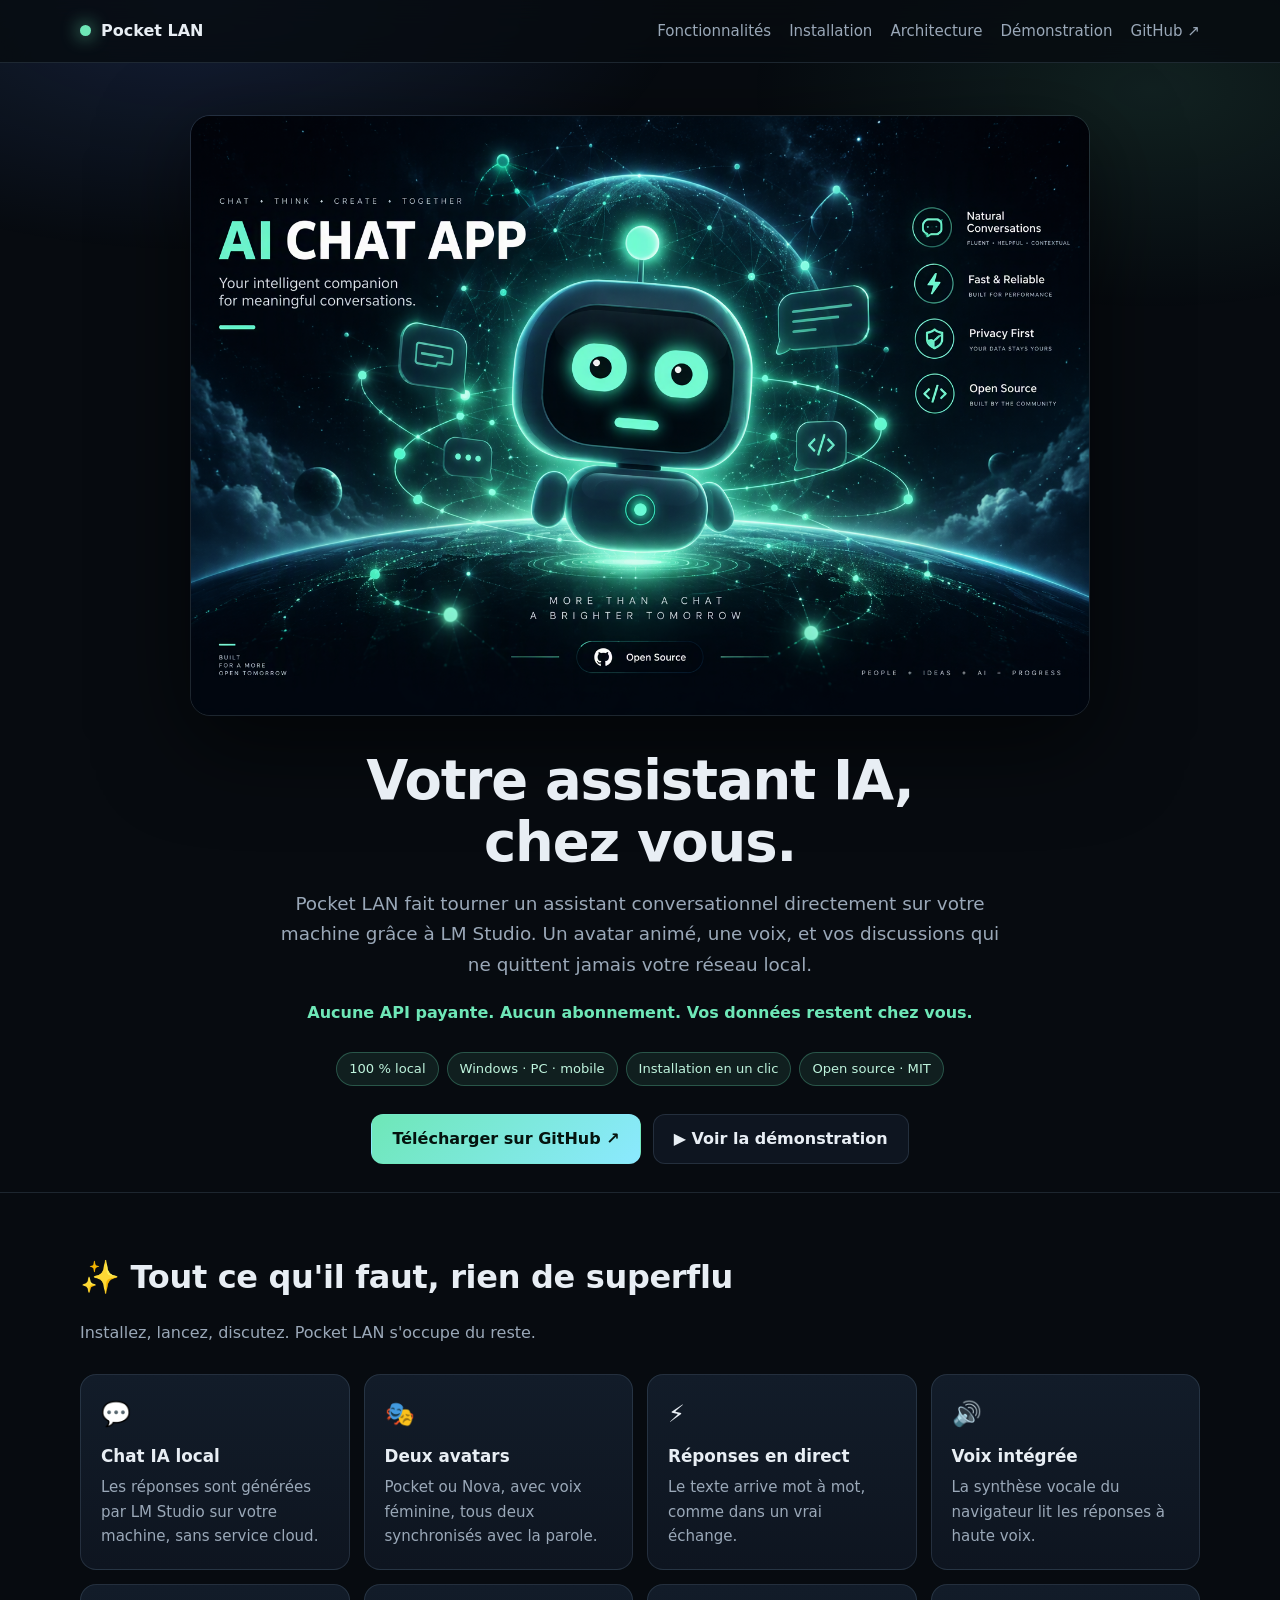
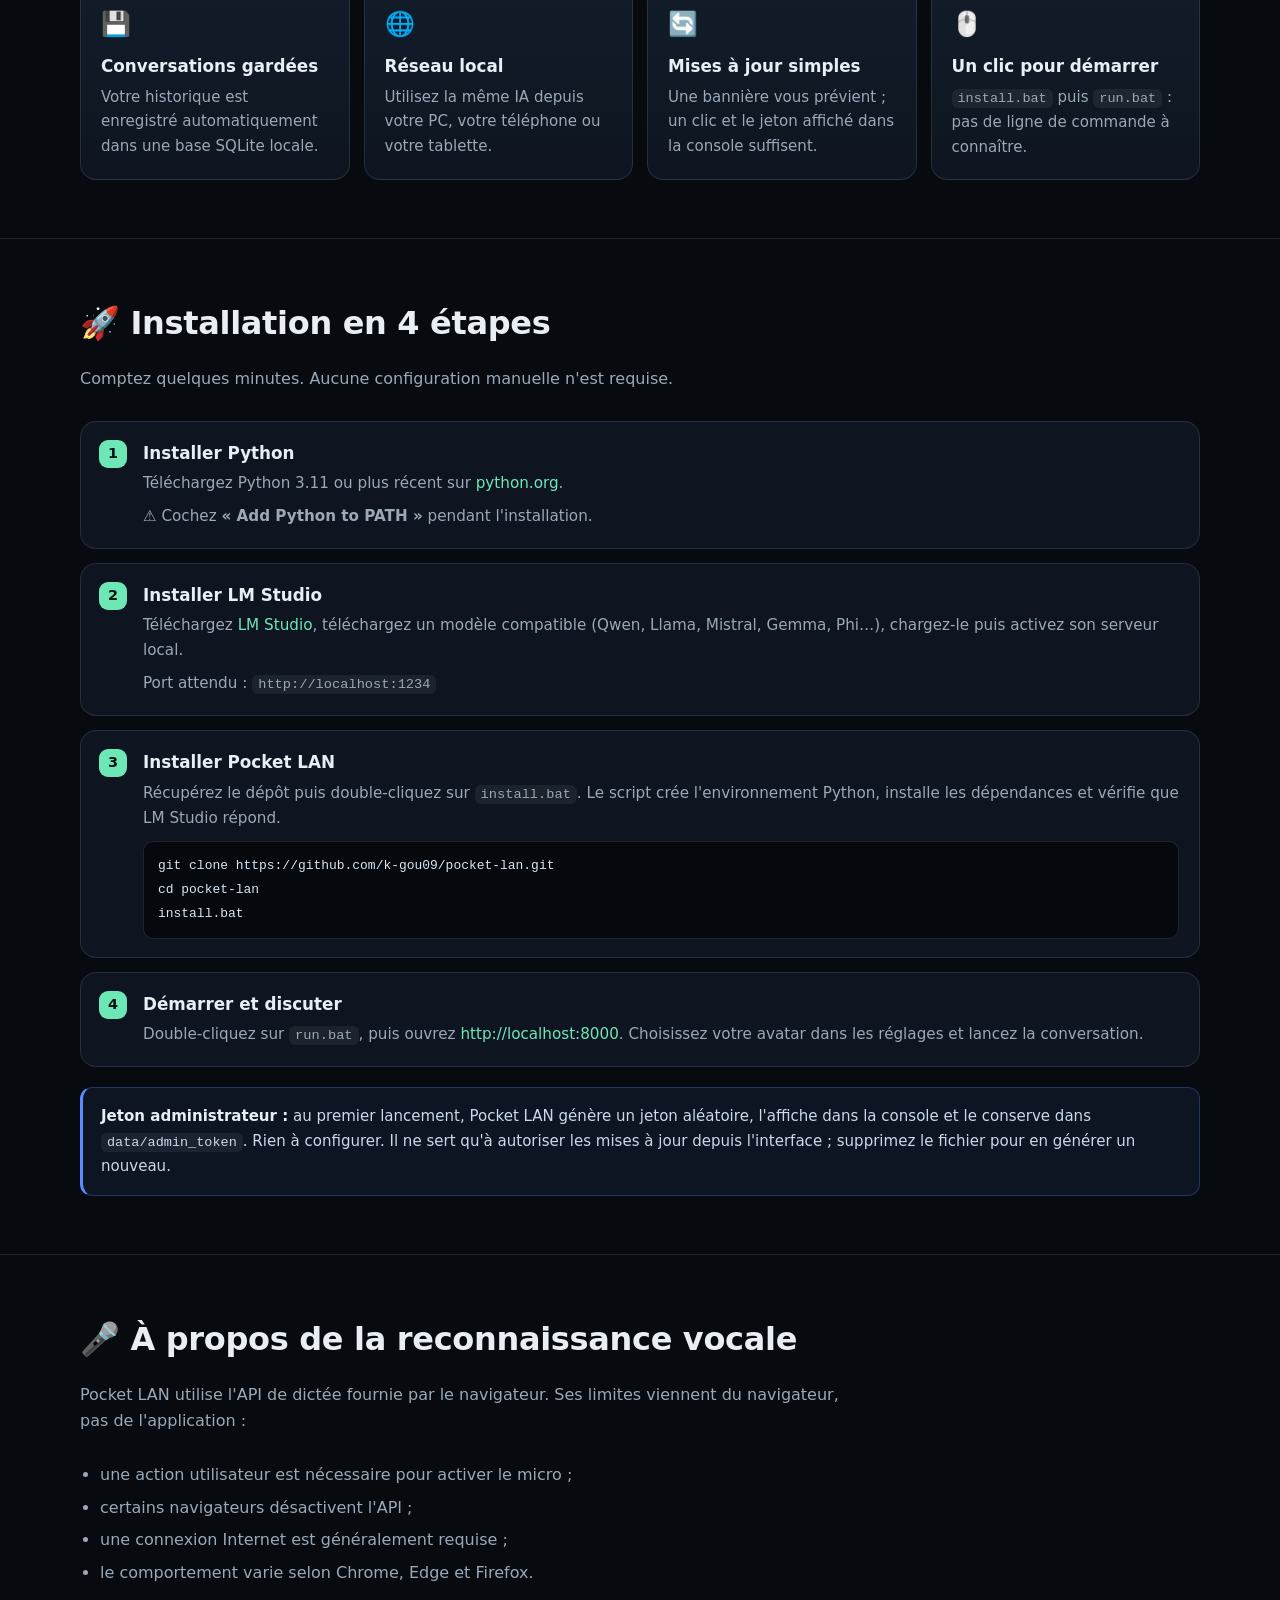
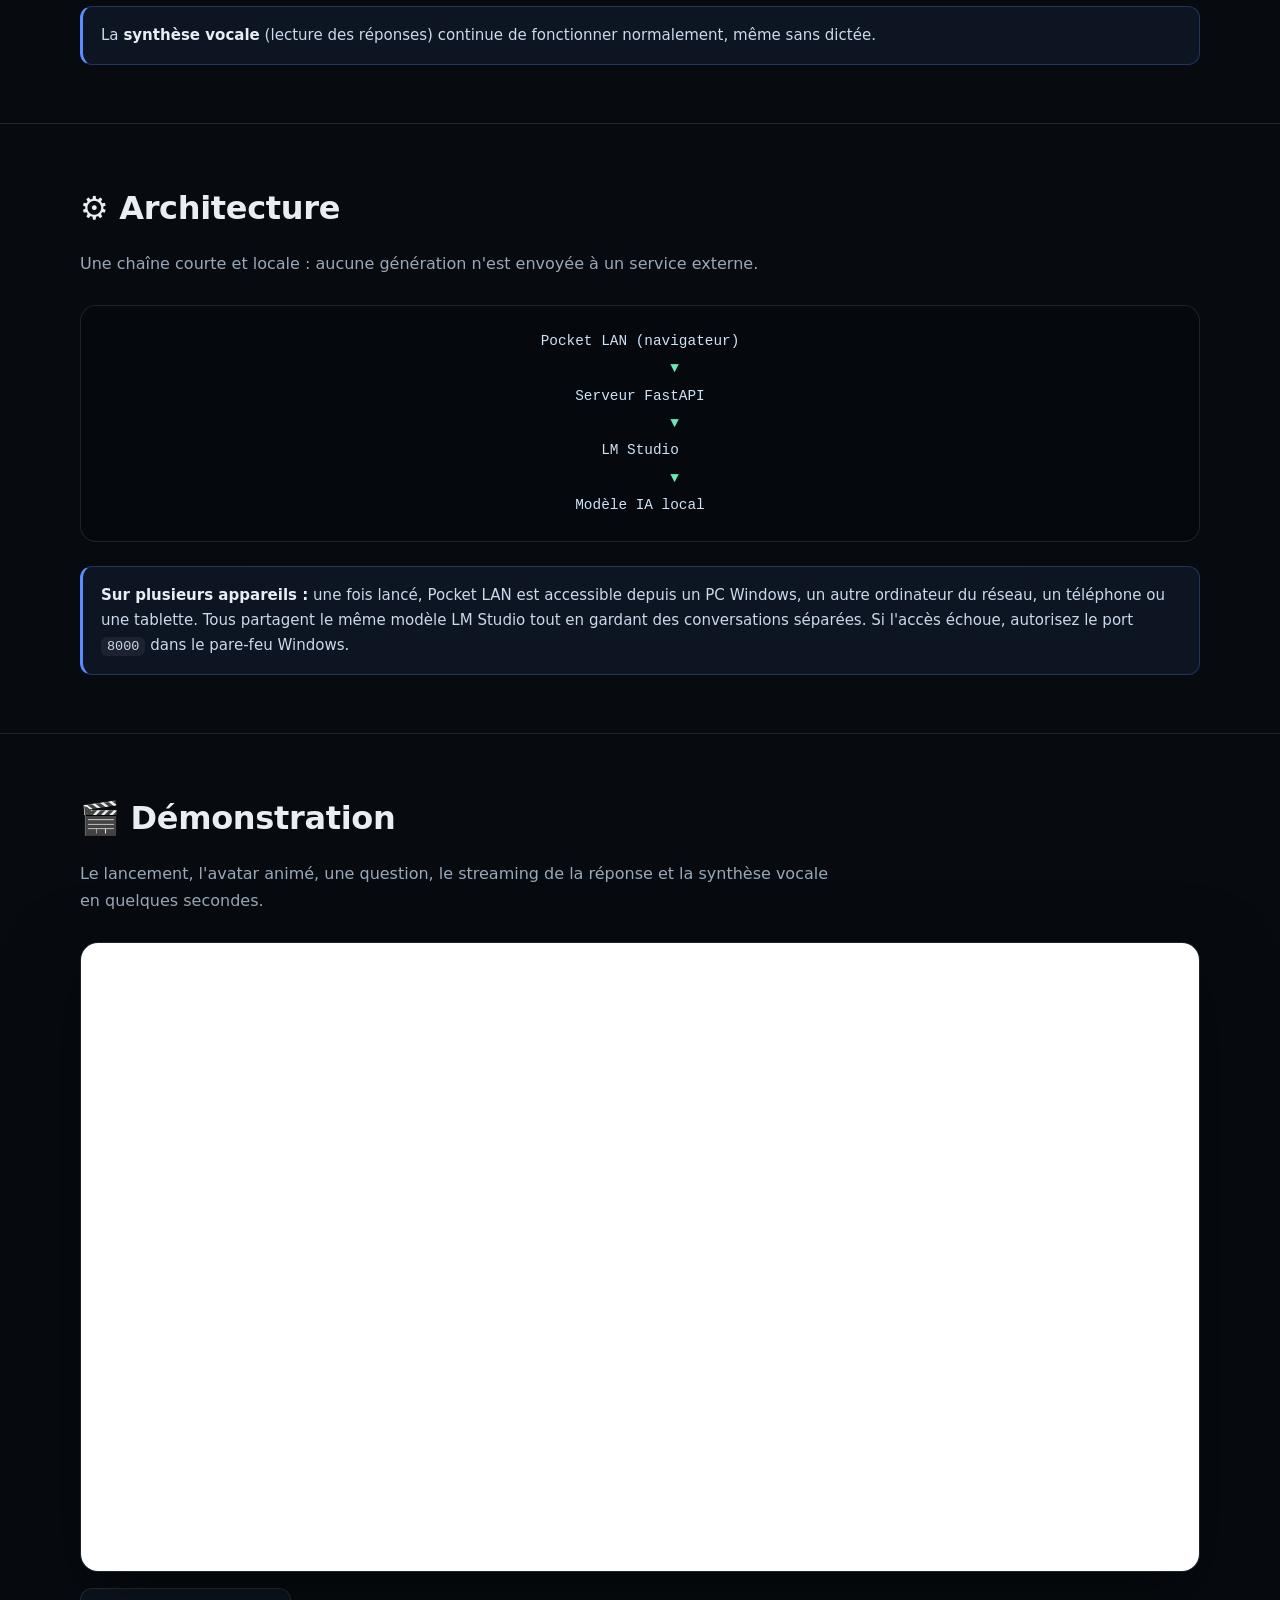
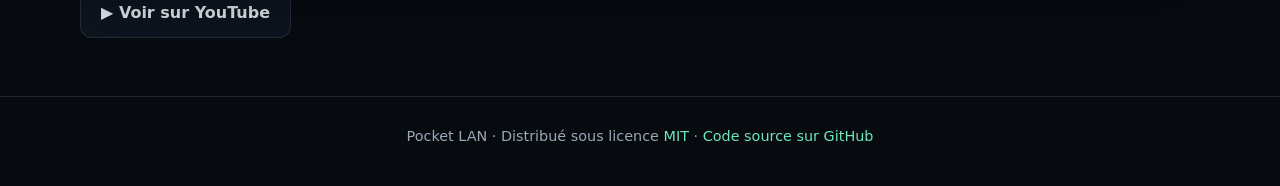
==== docs/index.html @ 1da95dc6 "Page GitHub Pages: landing page avec pre.png" ====
<!doctype html>
<html lang="fr">
<head>
  <meta charset="utf-8" />
  <meta name="viewport" content="width=device-width, initial-scale=1" />
  <meta name="color-scheme" content="dark" />
  <meta name="description" content="Pocket LAN : assistant IA local propulsé par LM Studio, avec avatar animé, synthèse vocale et conversations privées sur votre réseau local. Aucune API payante." />
  <title>Pocket LAN — assistant IA local</title>
  <link rel="icon" href="data:image/svg+xml,%3Csvg xmlns='http://www.w3.org/2000/svg' viewBox='0 0 64 64'%3E%3Crect width='64' height='64' rx='16' fill='%23070b10'/%3E%3Ccircle cx='32' cy='32' r='18' fill='none' stroke='%236ee7b7' stroke-width='4'/%3E%3Ccircle cx='32' cy='32' r='6' fill='%235b8cff'/%3E%3C/svg%3E" />
  <style>
    :root {
      --bg: #070b10;
      --panel: #0e1520;
      --panel-2: #121c29;
      --line: rgba(150, 180, 210, 0.16);
      --text: #e8eef4;
      --muted: #9aa8b8;
      --mint: #6ee7b7;
      --blue: #5b8cff;
    }

    * { box-sizing: border-box; }

    html { scroll-behavior: smooth; }

    body {
      margin: 0;
      background: var(--bg);
      color: var(--text);
      font-family: system-ui, -apple-system, "Segoe UI", Roboto, Helvetica, Arial, sans-serif;
      line-height: 1.65;
      -webkit-font-smoothing: antialiased;
    }

    body::before {
      content: "";
      position: fixed;
      inset: 0;
      z-index: -1;
      pointer-events: none;
      background:
        radial-gradient(55% 40% at 15% 0%, rgba(91, 140, 255, 0.16), transparent 70%),
        radial-gradient(45% 35% at 90% 10%, rgba(110, 231, 183, 0.10), transparent 70%);
    }

    a { color: var(--mint); text-decoration: none; }
    a:hover { text-decoration: underline; }

    .wrap { width: min(1120px, calc(100% - 32px)); margin: 0 auto; }

    header {
      position: sticky;
      top: 0;
      z-index: 10;
      background: rgba(7, 11, 16, 0.82);
      backdrop-filter: blur(14px);
      border-bottom: 1px solid var(--line);
    }

    nav {
      display: flex;
      align-items: center;
      gap: 22px;
      min-height: 62px;
      flex-wrap: wrap;
    }

    .brand { display: flex; align-items: center; gap: 10px; font-weight: 750; color: var(--text); }
    .brand:hover { text-decoration: none; }
    .brand-dot {
      width: 11px; height: 11px; border-radius: 50%;
      background: var(--mint); box-shadow: 0 0 18px var(--mint);
    }
    nav .links { display: flex; gap: 18px; flex-wrap: wrap; margin-left: auto; }
    nav .links a { color: var(--muted); font-size: 0.94rem; }
    nav .links a:hover { color: var(--text); text-decoration: none; }

    .hero { text-align: center; padding: 52px 0 28px; }
    .hero img {
      display: block;
      width: min(100%, 900px);
      margin: 0 auto 34px;
      border: 1px solid var(--line);
      border-radius: 20px;
      box-shadow: 0 28px 90px rgba(0, 0, 0, 0.6);
    }
    h1 { font-size: clamp(2rem, 5vw, 3.4rem); line-height: 1.15; margin: 0 0 14px; letter-spacing: -0.02em; }
    .lead { max-width: 720px; margin: 0 auto 20px; color: var(--muted); font-size: clamp(1rem, 2vw, 1.15rem); }
    .promise { color: var(--mint); font-weight: 650; margin-bottom: 26px; }

    .badges { display: flex; justify-content: center; flex-wrap: wrap; gap: 8px; margin-bottom: 28px; }
    .badge {
      padding: 5px 12px; border-radius: 999px;
      background: rgba(110, 231, 183, 0.09);
      border: 1px solid rgba(110, 231, 183, 0.28);
      color: #bff4dd; font-size: 0.82rem;
    }

    .cta { display: flex; justify-content: center; flex-wrap: wrap; gap: 12px; }
    .btn {
      display: inline-flex; align-items: center; gap: 8px;
      padding: 11px 20px; border-radius: 12px;
      border: 1px solid var(--line); font-weight: 650;
      transition: transform 0.15s ease, border-color 0.15s ease, background 0.15s ease;
    }
    .btn:hover { text-decoration: none; transform: translateY(-2px); }
    .btn.primary {
      color: #04130e; border-color: transparent;
      background: linear-gradient(135deg, var(--mint), #8be9ff);
    }
    .btn.ghost { color: var(--text); background: var(--panel); }

    section { padding: 58px 0; }
    section + section { border-top: 1px solid var(--line); }
    h2 { font-size: clamp(1.5rem, 3vw, 2rem); margin: 0 0 10px; letter-spacing: -0.01em; }
    .sub { color: var(--muted); max-width: 760px; margin-bottom: 28px; }

    .grid { display: grid; grid-template-columns: repeat(auto-fit, minmax(250px, 1fr)); gap: 14px; }
    .card {
      background: linear-gradient(180deg, var(--panel-2), var(--panel));
      border: 1px solid var(--line); border-radius: 16px; padding: 20px;
    }
    .card .icon { font-size: 1.5rem; }
    .card h3 { margin: 8px 0 4px; font-size: 1.05rem; }
    .card p { margin: 0; color: var(--muted); font-size: 0.94rem; }

    .steps { display: grid; gap: 14px; counter-reset: step; }
    .step {
      position: relative; display: flex; gap: 16px;
      background: var(--panel); border: 1px solid var(--line);
      border-radius: 16px; padding: 18px 20px 18px 62px;
    }
    .step::before {
      counter-increment: step; content: counter(step);
      position: absolute; left: 18px; top: 18px;
      width: 28px; height: 28px; border-radius: 9px;
      display: grid; place-items: center; font-weight: 750; font-size: 0.9rem;
      color: #04130e; background: var(--mint);
    }
    .step h3 { margin: 0 0 4px; font-size: 1.05rem; }
    .step p { margin: 0 0 8px; color: var(--muted); font-size: 0.95rem; }
    .step p:last-child { margin-bottom: 0; }
    code, pre { font-family: ui-monospace, SFMono-Regular, Consolas, monospace; }
    code { background: rgba(255, 255, 255, 0.06); padding: 2px 6px; border-radius: 6px; font-size: 0.9em; }
    pre {
      margin: 10px 0 0; padding: 12px 14px; overflow-x: auto;
      background: #05080c; border: 1px solid var(--line); border-radius: 10px;
      color: #d7e6f5; font-size: 0.9rem;
    }
    pre code { background: none; padding: 0; }

    .note {
      margin-top: 20px; padding: 16px 18px;
      background: rgba(91, 140, 255, 0.08);
      border: 1px solid rgba(91, 140, 255, 0.28);
      border-left: 3px solid var(--blue);
      border-radius: 12px; color: #cbd9ea; font-size: 0.94rem;
    }
    .note strong { color: var(--text); }

    ul.clean { margin: 0; padding-left: 20px; color: var(--muted); }
    ul.clean li + li { margin-top: 6px; }

    .diagram {
      margin: 0; padding: 22px; text-align: center;
      background: #05080c; border: 1px solid var(--line); border-radius: 16px;
      color: #cfe3f7; line-height: 1.9;
    }
    .diagram span { color: var(--mint); }

    .video {
      position: relative; aspect-ratio: 16 / 9;
      border: 1px solid var(--line); border-radius: 18px; overflow: hidden;
      background: #05080c; box-shadow: 0 22px 70px rgba(0, 0, 0, 0.5);
    }
    .video iframe { position: absolute; inset: 0; width: 100%; height: 100%; border: 0; }
    .video-link { display: inline-block; margin-top: 16px; }

    footer { border-top: 1px solid var(--line); padding: 28px 0 40px; text-align: center; color: var(--muted); font-size: 0.9rem; }

    @media (max-width: 640px) {
      nav .links { width: 100%; margin-left: 0; gap: 12px; }
      .hero { padding-top: 32px; }
      .step { padding: 16px 16px 16px 52px; }
      .step::before { left: 14px; top: 16px; }
    }
  </style>
</head>
<body>
  <header>
    <nav class="wrap" aria-label="Navigation principale">
      <a class="brand" href="#top"><span class="brand-dot" aria-hidden="true"></span> Pocket LAN</a>
      <div class="links">
        <a href="#fonctionnalites">Fonctionnalités</a>
        <a href="#installation">Installation</a>
        <a href="#architecture">Architecture</a>
        <a href="#demo">Démonstration</a>
        <a href="https://github.com/k-gou09/pocket-lan">GitHub ↗</a>
      </div>
    </nav>
  </header>

  <main id="top">
    <section class="hero wrap">
      <img src="pre.png" alt="Interface de Pocket LAN : avatar animé à gauche, conversation à droite" width="900" />
      <h1>Votre assistant IA,<br />chez vous.</h1>
      <p class="lead">Pocket LAN fait tourner un assistant conversationnel directement sur votre machine grâce à LM Studio. Un avatar animé, une voix, et vos discussions qui ne quittent jamais votre réseau local.</p>
      <p class="promise">Aucune API payante. Aucun abonnement. Vos données restent chez vous.</p>
      <div class="badges">
        <span class="badge">100 % local</span>
        <span class="badge">Windows · PC · mobile</span>
        <span class="badge">Installation en un clic</span>
        <span class="badge">Open source · MIT</span>
      </div>
      <div class="cta">
        <a class="btn primary" href="https://github.com/k-gou09/pocket-lan">Télécharger sur GitHub ↗</a>
        <a class="btn ghost" href="#demo">▶️ Voir la démonstration</a>
      </div>
    </section>

    <section id="fonctionnalites">
      <div class="wrap">
        <h2>✨ Tout ce qu'il faut, rien de superflu</h2>
        <p class="sub">Installez, lancez, discutez. Pocket LAN s'occupe du reste.</p>
        <div class="grid">
          <div class="card"><div class="icon">💬</div><h3>Chat IA local</h3><p>Les réponses sont générées par LM Studio sur votre machine, sans service cloud.</p></div>
          <div class="card"><div class="icon">🎭</div><h3>Deux avatars</h3><p>Pocket ou Nova, avec voix féminine, tous deux synchronisés avec la parole.</p></div>
          <div class="card"><div class="icon">⚡</div><h3>Réponses en direct</h3><p>Le texte arrive mot à mot, comme dans un vrai échange.</p></div>
          <div class="card"><div class="icon">🔊</div><h3>Voix intégrée</h3><p>La synthèse vocale du navigateur lit les réponses à haute voix.</p></div>
          <div class="card"><div class="icon">💾</div><h3>Conversations gardées</h3><p>Votre historique est enregistré automatiquement dans une base SQLite locale.</p></div>
          <div class="card"><div class="icon">🌐</div><h3>Réseau local</h3><p>Utilisez la même IA depuis votre PC, votre téléphone ou votre tablette.</p></div>
          <div class="card"><div class="icon">🔄</div><h3>Mises à jour simples</h3><p>Une bannière vous prévient ; un clic et le jeton affiché dans la console suffisent.</p></div>
          <div class="card"><div class="icon">🖱️</div><h3>Un clic pour démarrer</h3><p><code>install.bat</code> puis <code>run.bat</code> : pas de ligne de commande à connaître.</p></div>
        </div>
      </div>
    </section>

    <section id="installation">
      <div class="wrap">
        <h2>🚀 Installation en 4 étapes</h2>
        <p class="sub">Comptez quelques minutes. Aucune configuration manuelle n'est requise.</p>
        <div class="steps">
          <div class="step">
            <div><h3>Installer Python</h3>
            <p>Téléchargez Python 3.11 ou plus récent sur <a href="https://www.python.org/downloads/">python.org</a>.</p>
            <p>⚠️ Cochez <strong>« Add Python to PATH »</strong> pendant l'installation.</p></div>
          </div>
          <div class="step">
            <div><h3>Installer LM Studio</h3>
            <p>Téléchargez <a href="https://lmstudio.ai">LM Studio</a>, téléchargez un modèle compatible (Qwen, Llama, Mistral, Gemma, Phi…), chargez-le puis activez son serveur local.</p>
            <p>Port attendu : <code>http://localhost:1234</code></p></div>
          </div>
          <div class="step">
            <div><h3>Installer Pocket LAN</h3>
            <p>Récupérez le dépôt puis double-cliquez sur <code>install.bat</code>. Le script crée l'environnement Python, installe les dépendances et vérifie que LM Studio répond.</p>
            <pre><code>git clone https://github.com/k-gou09/pocket-lan.git
cd pocket-lan
install.bat</code></pre></div>
          </div>
          <div class="step">
            <div><h3>Démarrer et discuter</h3>
            <p>Double-cliquez sur <code>run.bat</code>, puis ouvrez <a href="http://localhost:8000">http://localhost:8000</a>. Choisissez votre avatar dans les réglages et lancez la conversation.</p></div>
          </div>
        </div>
        <div class="note">
          <strong>Jeton administrateur :</strong> au premier lancement, Pocket LAN génère un jeton aléatoire, l'affiche dans la console et le conserve dans <code>data/admin_token</code>. Rien à configurer. Il ne sert qu'à autoriser les mises à jour depuis l'interface ; supprimez le fichier pour en générer un nouveau.
        </div>
      </div>
    </section>

    <section id="vocal">
      <div class="wrap">
        <h2>🎤 À propos de la reconnaissance vocale</h2>
        <p class="sub">Pocket LAN utilise l'API de dictée fournie par le navigateur. Ses limites viennent du navigateur, pas de l'application :</p>
        <ul class="clean">
          <li>une action utilisateur est nécessaire pour activer le micro ;</li>
          <li>certains navigateurs désactivent l'API ;</li>
          <li>une connexion Internet est généralement requise ;</li>
          <li>le comportement varie selon Chrome, Edge et Firefox.</li>
        </ul>
        <div class="note">La <strong>synthèse vocale</strong> (lecture des réponses) continue de fonctionner normalement, même sans dictée.</div>
      </div>
    </section>

    <section id="architecture">
      <div class="wrap">
        <h2>⚙️ Architecture</h2>
        <p class="sub">Une chaîne courte et locale : aucune génération n'est envoyée à un service externe.</p>
        <pre class="diagram" aria-label="Schéma : Pocket LAN envoie les requêtes à FastAPI, puis à LM Studio, puis au modèle IA local">Pocket LAN (navigateur)
        <span>▼</span>
Serveur FastAPI
        <span>▼</span>
LM Studio
        <span>▼</span>
Modèle IA local</pre>
        <div class="note" style="margin-top:24px">
          <strong>Sur plusieurs appareils :</strong> une fois lancé, Pocket LAN est accessible depuis un PC Windows, un autre ordinateur du réseau, un téléphone ou une tablette. Tous partagent le même modèle LM Studio tout en gardant des conversations séparées. Si l'accès échoue, autorisez le port <code>8000</code> dans le pare-feu Windows.
        </div>
      </div>
    </section>

    <section id="demo">
      <div class="wrap">
        <h2>🎬 Démonstration</h2>
        <p class="sub">Le lancement, l'avatar animé, une question, le streaming de la réponse et la synthèse vocale en quelques secondes.</p>
        <div class="video">
          <iframe src="https://www.youtube-nocookie.com/embed/j999x2k_apY" title="Démonstration de Pocket LAN" loading="lazy" allow="accelerometer; autoplay; clipboard-write; encrypted-media; gyroscope; picture-in-picture" allowfullscreen></iframe>
        </div>
        <a class="btn ghost video-link" href="https://youtu.be/j999x2k_apY">▶️ Voir sur YouTube</a>
      </div>
    </section>
  </main>

  <footer>
    <div class="wrap">Pocket LAN · Distribué sous licence <a href="https://github.com/k-gou09/pocket-lan/blob/main/LICENSE">MIT</a> · <a href="https://github.com/k-gou09/pocket-lan">Code source sur GitHub</a></div>
  </footer>
</body>
</html>
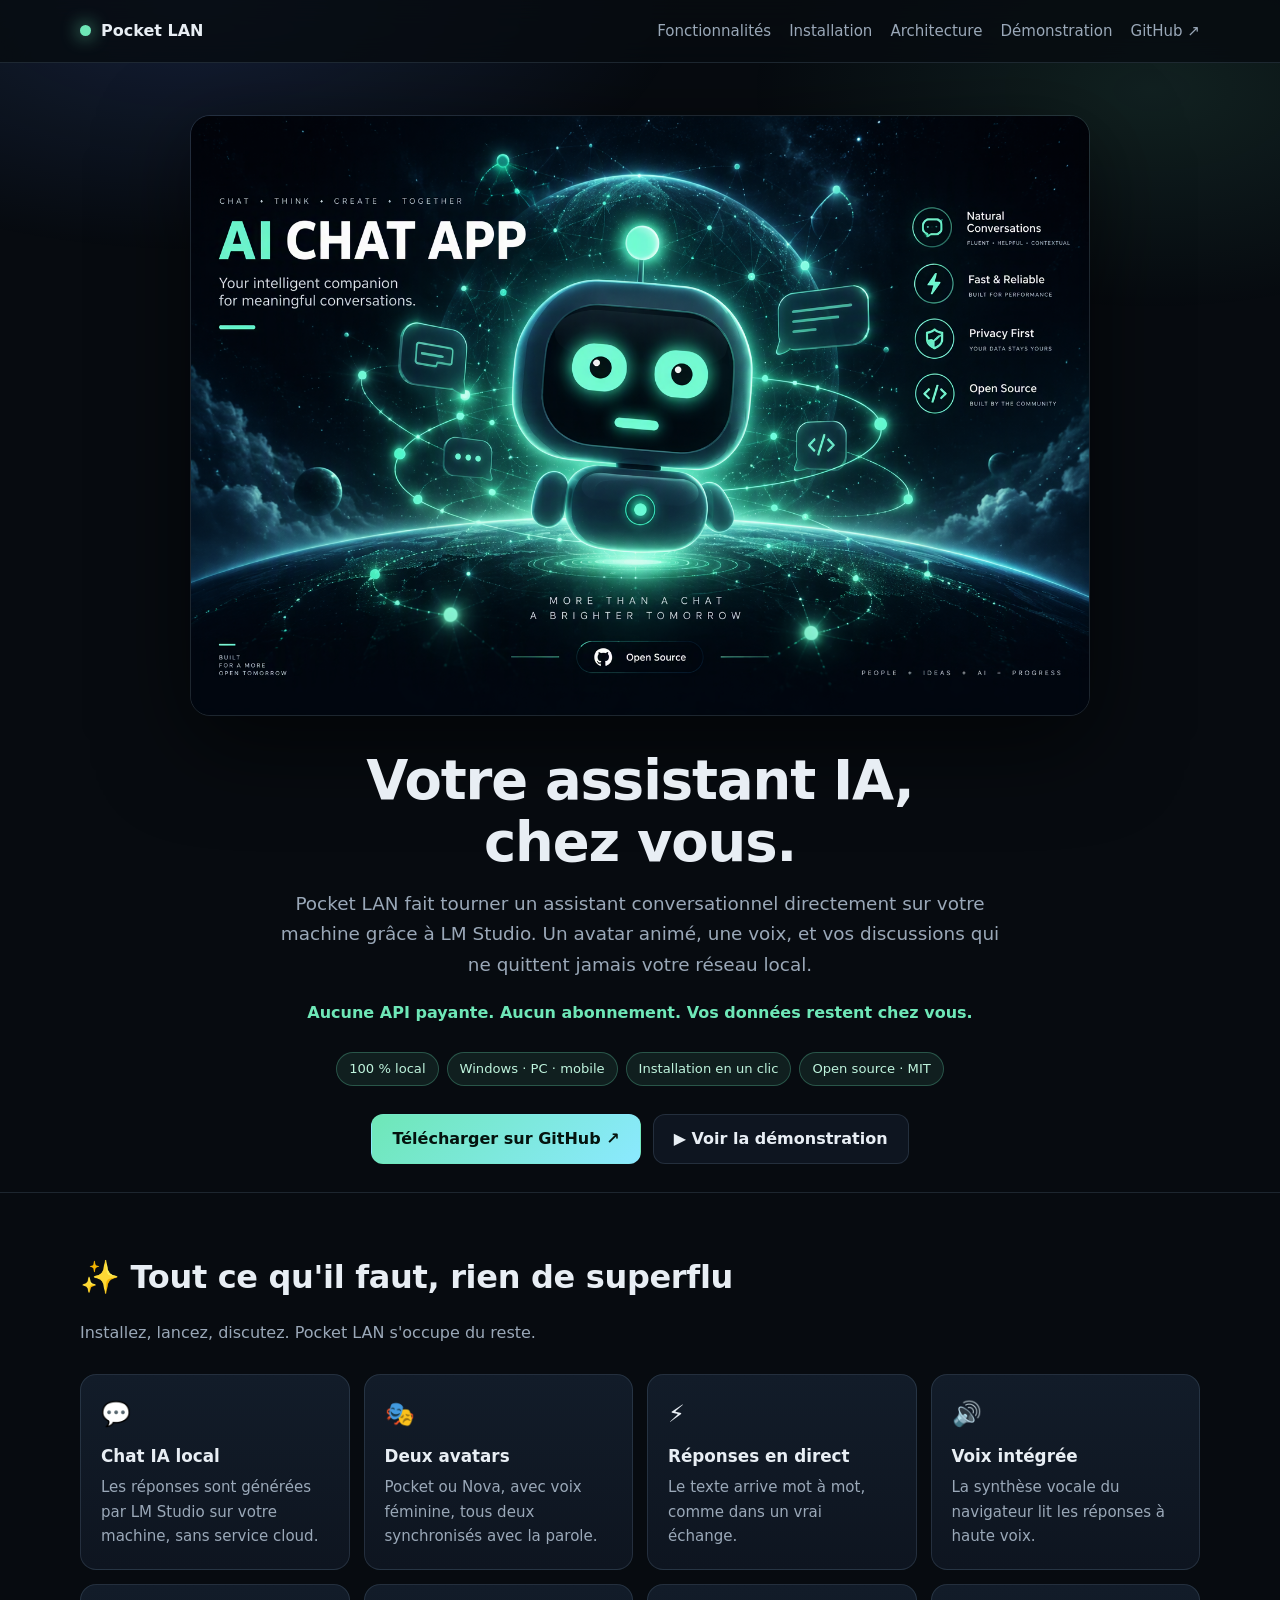
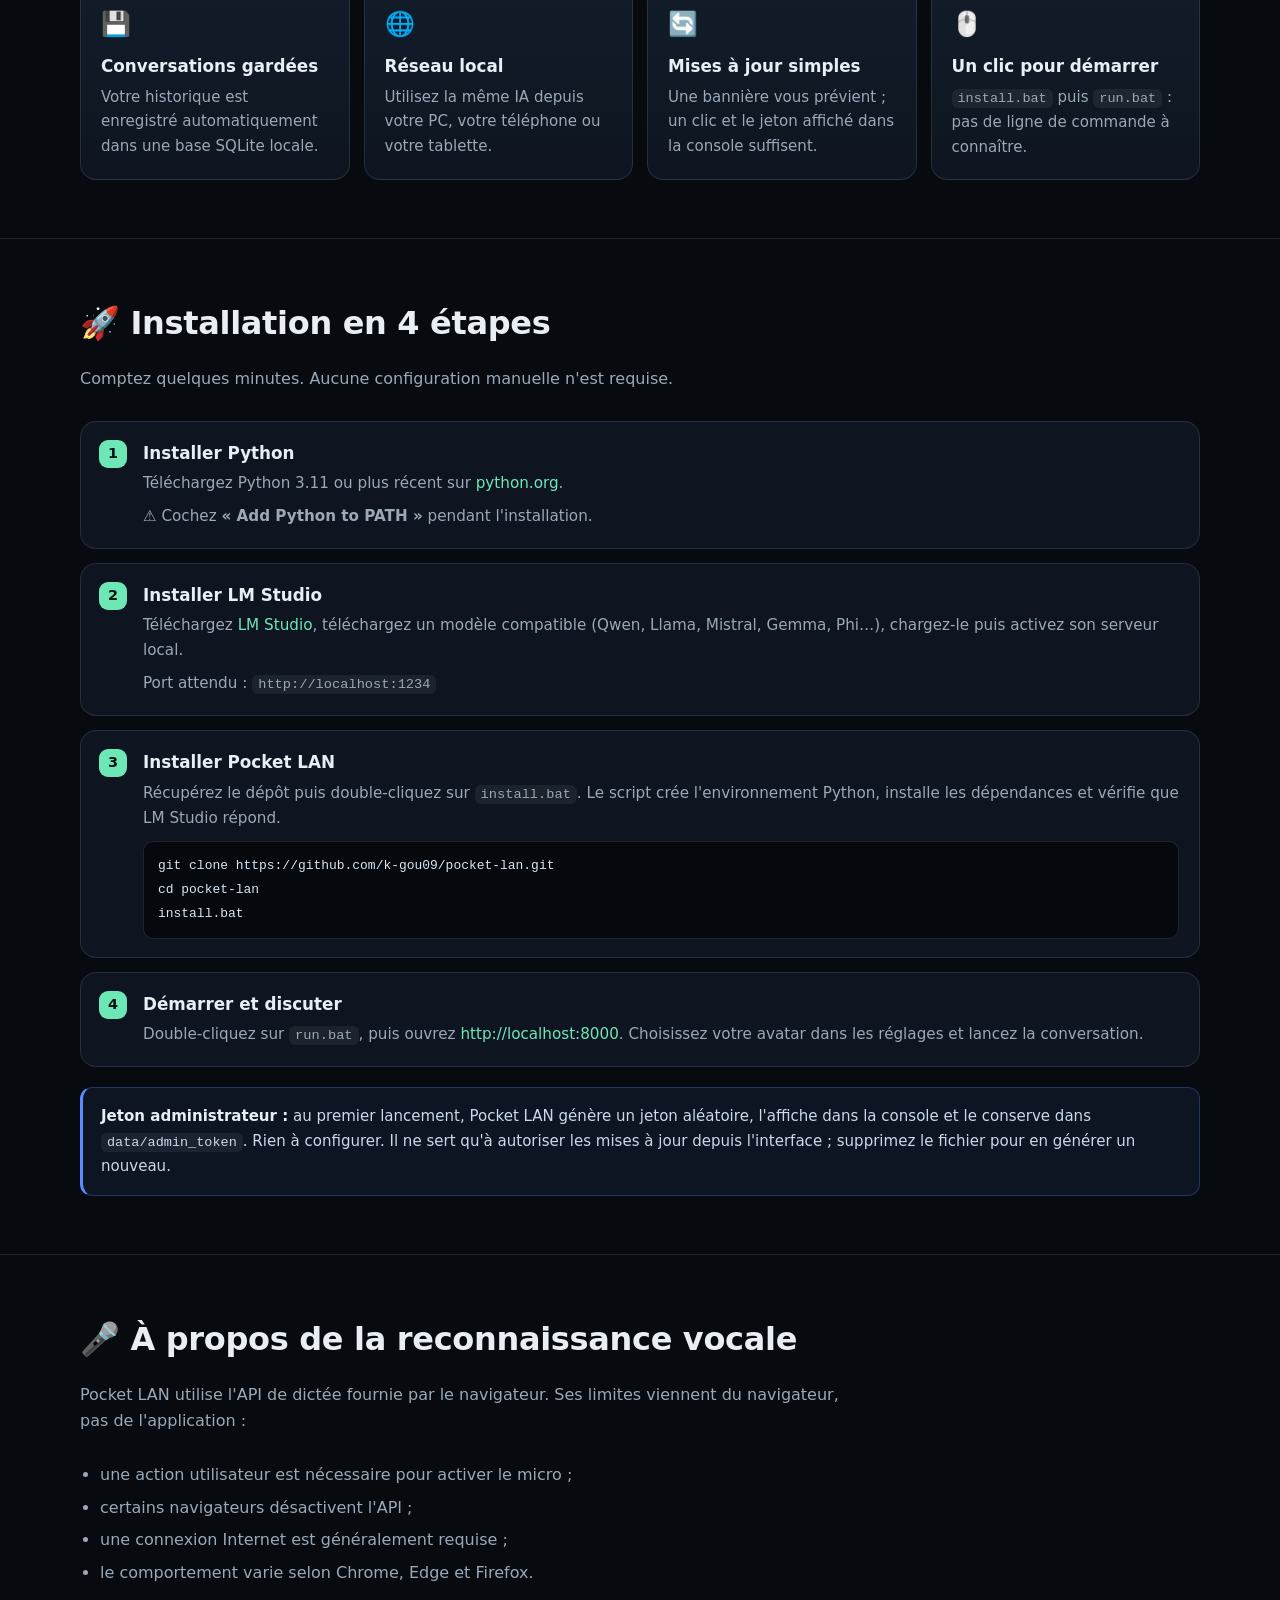
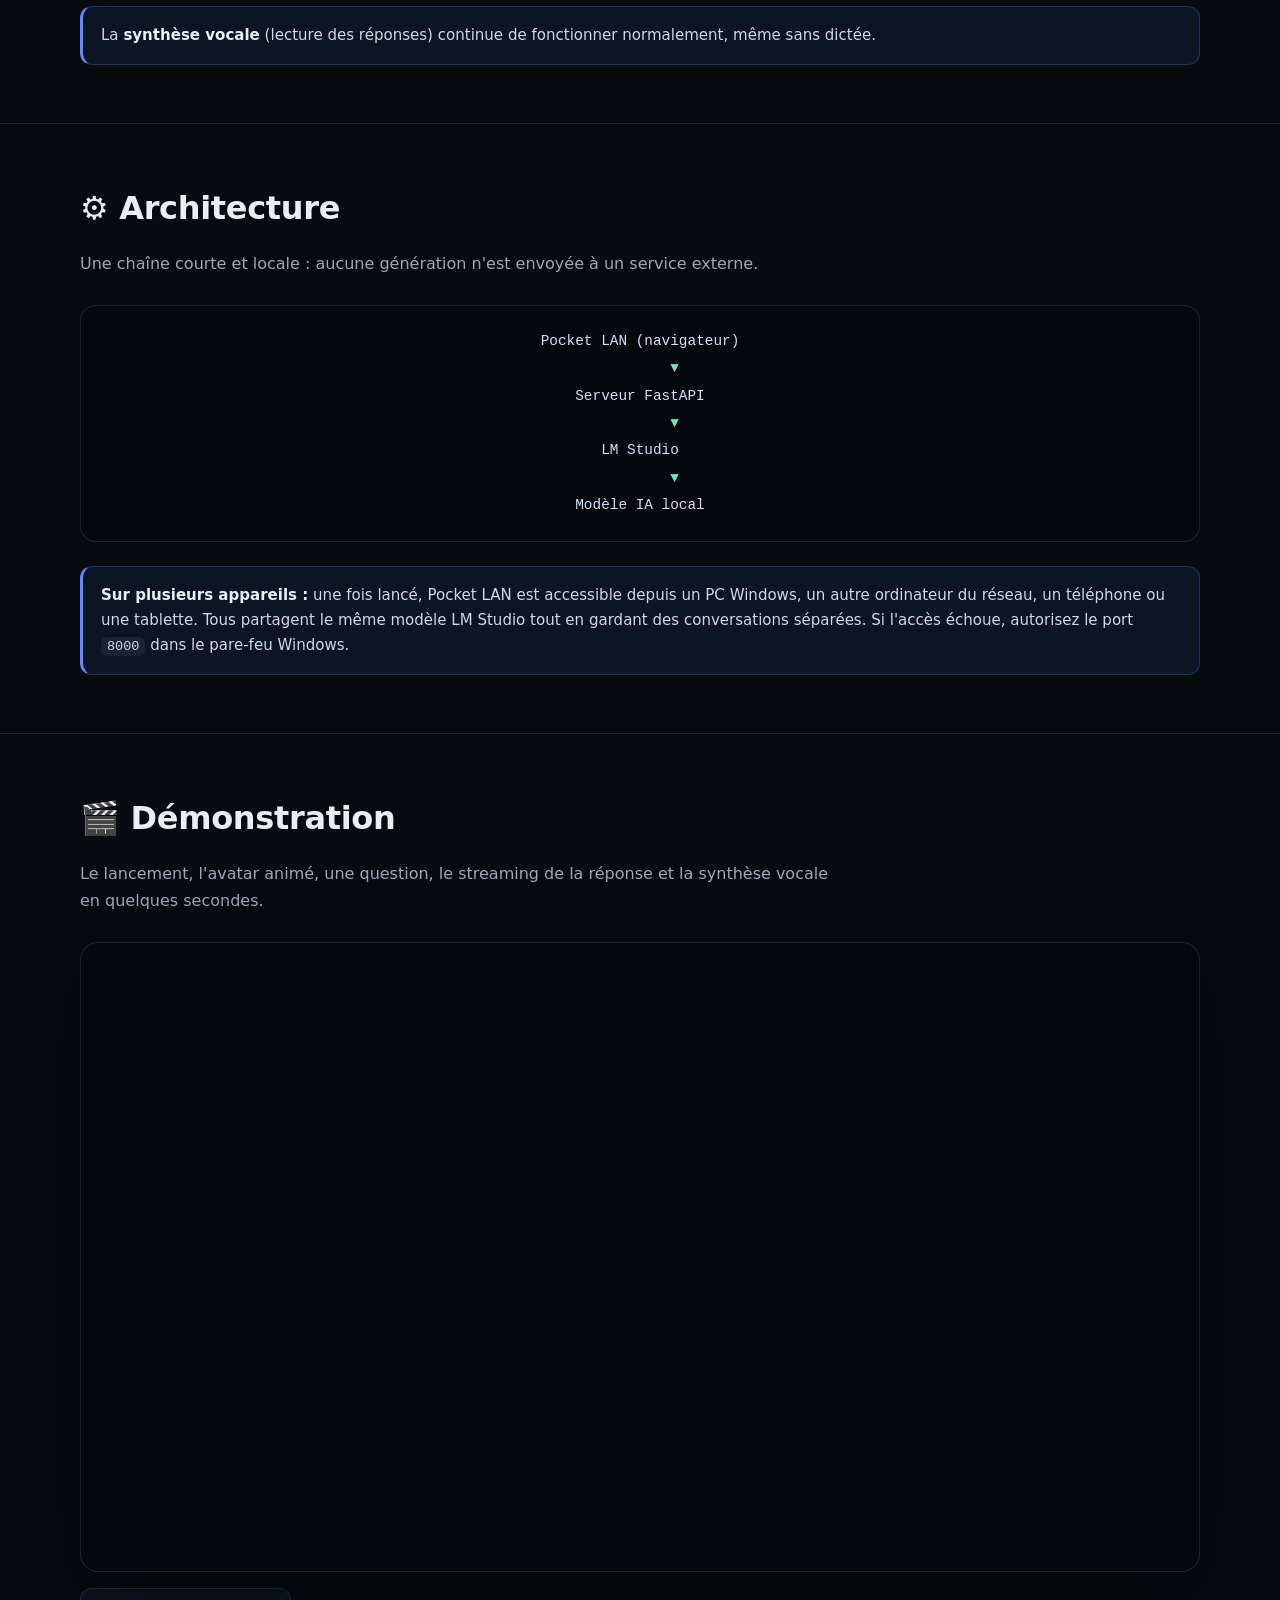
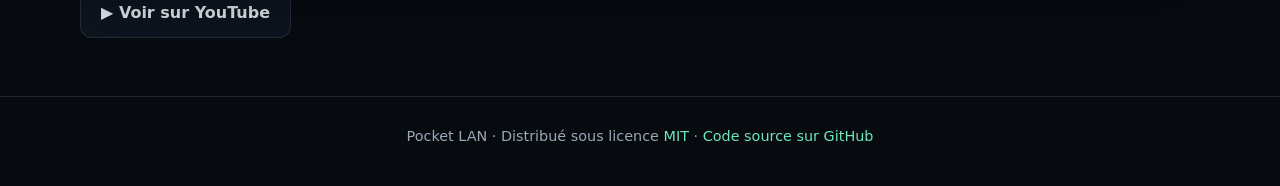
==== commit ef063df8: "Update LM Studio download link in documentation" ====
--- a/docs/index.html
+++ b/docs/index.html
@@ -247,7 +247,7 @@
           </div>
           <div class="step">
             <div><h3>Installer LM Studio</h3>
-            <p>Téléchargez <a href="https://lmstudio.ai">LM Studio</a>, téléchargez un modèle compatible (Qwen, Llama, Mistral, Gemma, Phi…), chargez-le puis activez son serveur local.</p>
+            <p>Téléchargez <a href="https://lmstudio.ai/download">LM Studio</a>, téléchargez un modèle compatible (Qwen, Llama, Mistral, Gemma, Phi…), chargez-le puis activez son serveur local.</p>
             <p>Port attendu : <code>http://localhost:1234</code></p></div>
           </div>
           <div class="step">
